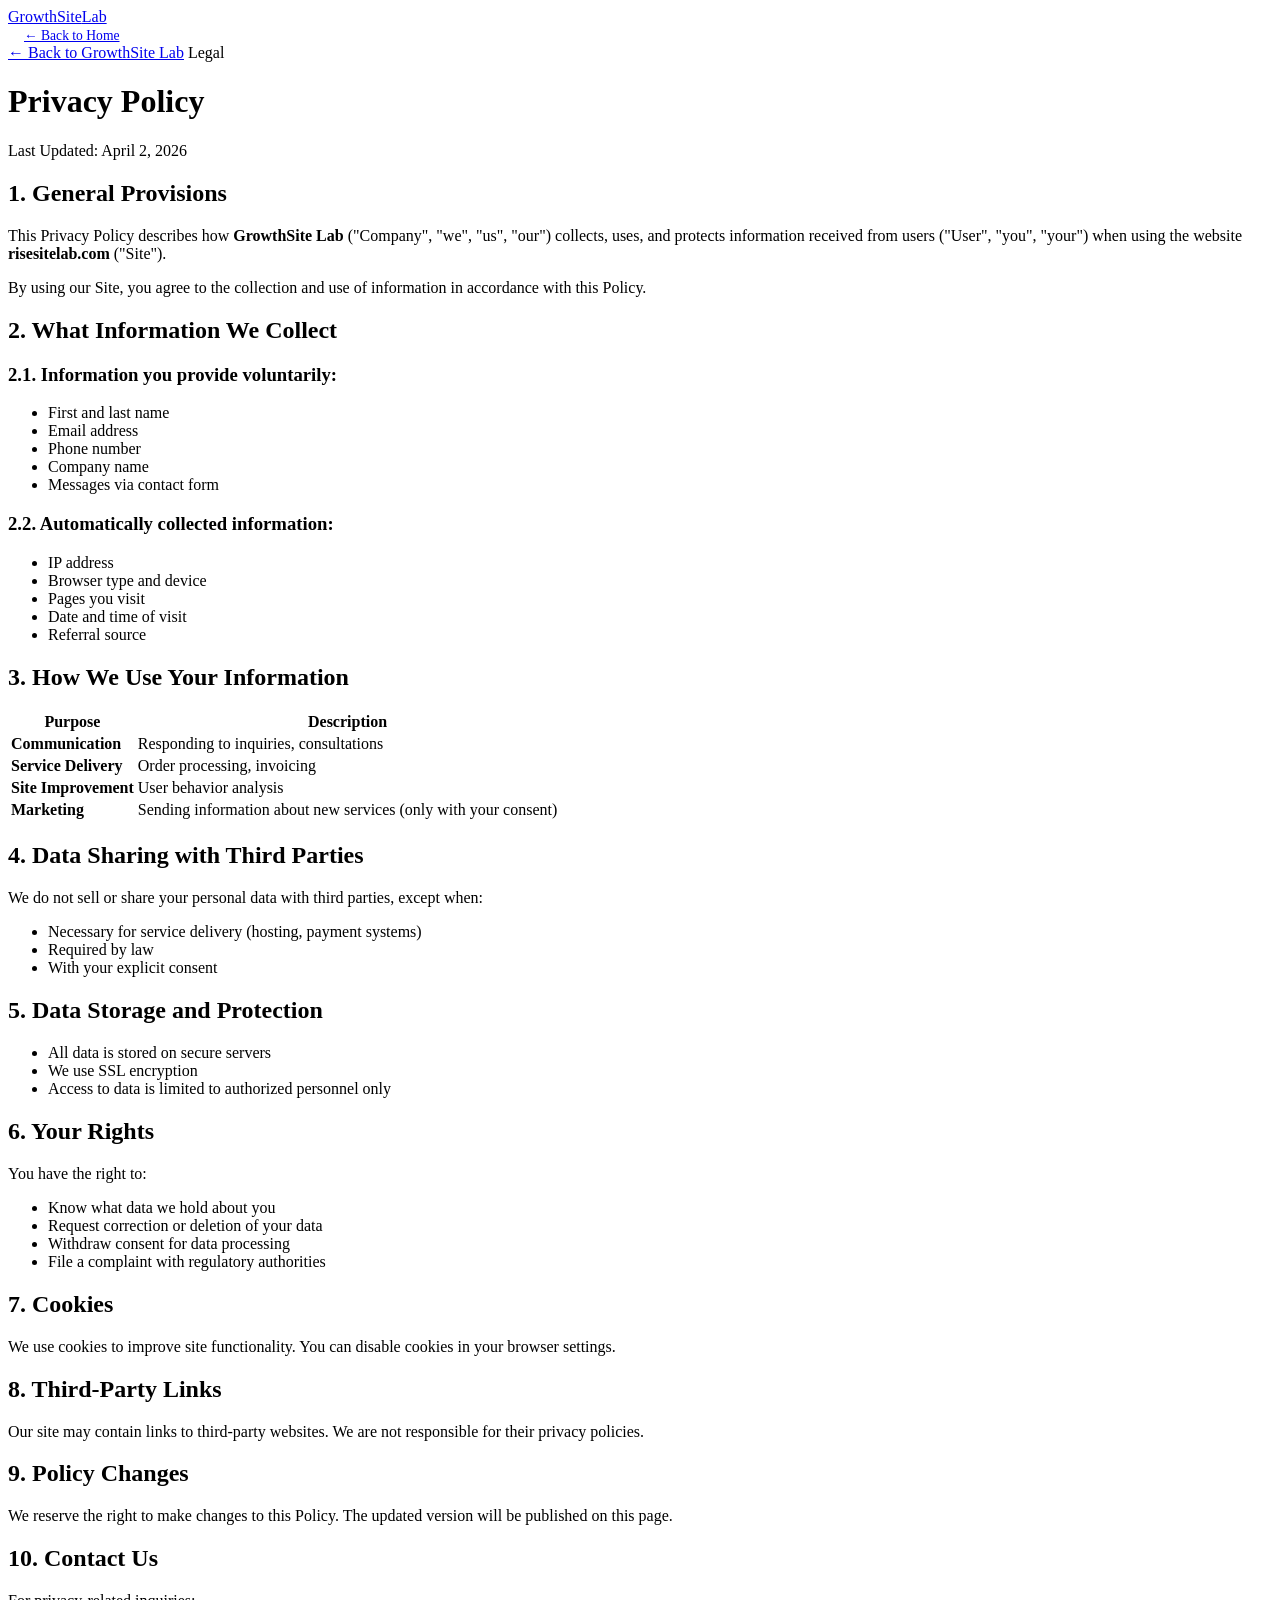
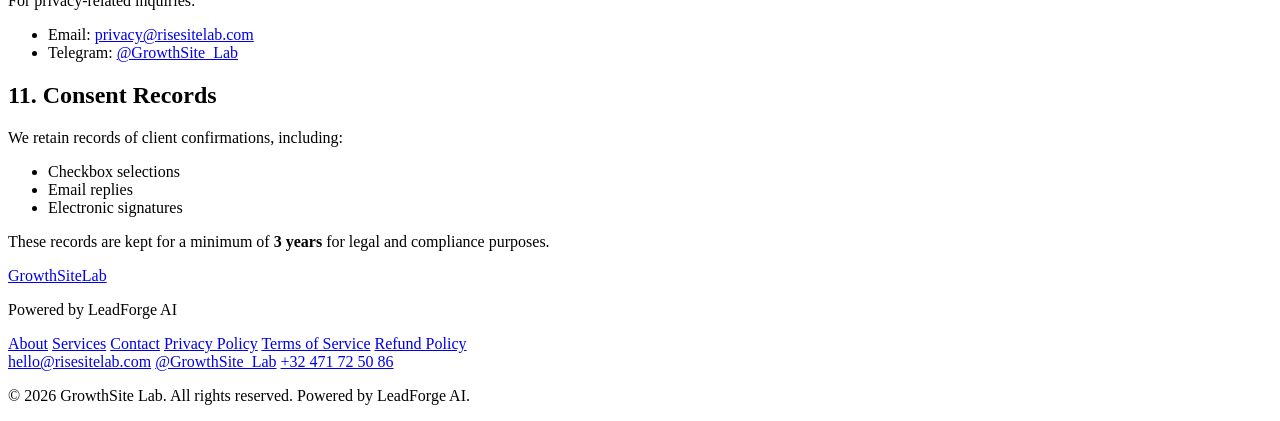
==== privacy.html @ 511bfc8e "Add files via upload" ====
<!DOCTYPE html>
<html lang="en">
<head>
  <meta charset="UTF-8">
  <meta name="viewport" content="width=device-width, initial-scale=1.0">
  <title>Privacy Policy — GrowthSite Lab</title>
  <meta name="description" content="Privacy Policy for GrowthSite Lab — how we collect, use, and protect your data.">
  <meta name="robots" content="noindex, follow">
  <link rel="icon" href="data:image/svg+xml,<svg xmlns='http://www.w3.org/2000/svg' viewBox='0 0 32 32'><rect width='32' height='32' rx='6' fill='%23000'/><text x='50%25' y='68%25' text-anchor='middle' font-family='Inter,sans-serif' font-weight='800' font-size='13' fill='%23FFD700'>GL</text></svg>">
  <link rel="preconnect" href="https://fonts.googleapis.com">
  <link rel="preconnect" href="https://fonts.gstatic.com" crossorigin>
  <link href="https://fonts.googleapis.com/css2?family=Inter:wght@300;400;500;600;700;800&display=swap" rel="stylesheet">
  <link rel="stylesheet" href="css/style.css">
</head>
<body>

  <header class="header scrolled" id="header">
    <div class="container header__inner">
      <a href="index.html" class="logo" aria-label="GrowthSite Lab — Home">
        <span class="logo__text">GrowthSite<span class="logo__accent">Lab</span></span>
      </a>
      <nav aria-label="Page navigation">
        <a href="index.html" class="btn btn--ghost" style="font-size:0.85rem;padding:8px 16px;">← Back to Home</a>
      </nav>
    </div>
  </header>

  <div class="legal-hero">
    <div class="container">
      <a href="index.html" class="legal-hero__back">← Back to GrowthSite Lab</a>
      <span class="legal-hero__label">Legal</span>
      <h1>Privacy Policy</h1>
      <p class="legal-hero__date">Last Updated: April 2, 2026</p>
    </div>
  </div>

  <div class="container">
    <div class="legal-content">

      <div class="legal-section">
        <h2>1. General Provisions</h2>
        <p>This Privacy Policy describes how <strong>GrowthSite Lab</strong> ("Company", "we", "us", "our") collects, uses, and protects information received from users ("User", "you", "your") when using the website <strong>risesitelab.com</strong> ("Site").</p>
        <p>By using our Site, you agree to the collection and use of information in accordance with this Policy.</p>
      </div>

      <div class="legal-section">
        <h2>2. What Information We Collect</h2>
        <h3>2.1. Information you provide voluntarily:</h3>
        <ul>
          <li>First and last name</li>
          <li>Email address</li>
          <li>Phone number</li>
          <li>Company name</li>
          <li>Messages via contact form</li>
        </ul>
        <h3>2.2. Automatically collected information:</h3>
        <ul>
          <li>IP address</li>
          <li>Browser type and device</li>
          <li>Pages you visit</li>
          <li>Date and time of visit</li>
          <li>Referral source</li>
        </ul>
      </div>

      <div class="legal-section">
        <h2>3. How We Use Your Information</h2>
        <table class="legal-table">
          <thead>
            <tr><th>Purpose</th><th>Description</th></tr>
          </thead>
          <tbody>
            <tr><td><strong>Communication</strong></td><td>Responding to inquiries, consultations</td></tr>
            <tr><td><strong>Service Delivery</strong></td><td>Order processing, invoicing</td></tr>
            <tr><td><strong>Site Improvement</strong></td><td>User behavior analysis</td></tr>
            <tr><td><strong>Marketing</strong></td><td>Sending information about new services (only with your consent)</td></tr>
          </tbody>
        </table>
      </div>

      <div class="legal-section">
        <h2>4. Data Sharing with Third Parties</h2>
        <p>We do not sell or share your personal data with third parties, except when:</p>
        <ul>
          <li>Necessary for service delivery (hosting, payment systems)</li>
          <li>Required by law</li>
          <li>With your explicit consent</li>
        </ul>
      </div>

      <div class="legal-section">
        <h2>5. Data Storage and Protection</h2>
        <ul>
          <li>All data is stored on secure servers</li>
          <li>We use SSL encryption</li>
          <li>Access to data is limited to authorized personnel only</li>
        </ul>
      </div>

      <div class="legal-section">
        <h2>6. Your Rights</h2>
        <p>You have the right to:</p>
        <ul>
          <li>Know what data we hold about you</li>
          <li>Request correction or deletion of your data</li>
          <li>Withdraw consent for data processing</li>
          <li>File a complaint with regulatory authorities</li>
        </ul>
      </div>

      <div class="legal-section">
        <h2>7. Cookies</h2>
        <p>We use cookies to improve site functionality. You can disable cookies in your browser settings.</p>
      </div>

      <div class="legal-section">
        <h2>8. Third-Party Links</h2>
        <p>Our site may contain links to third-party websites. We are not responsible for their privacy policies.</p>
      </div>

      <div class="legal-section">
        <h2>9. Policy Changes</h2>
        <p>We reserve the right to make changes to this Policy. The updated version will be published on this page.</p>
      </div>

      <div class="legal-section">
        <h2>10. Contact Us</h2>
        <p>For privacy-related inquiries:</p>
        <ul>
          <li>Email: <a href="mailto:privacy@risesitelab.com">privacy@risesitelab.com</a></li>
          <li>Telegram: <a href="https://t.me/GrowthSite_Lab" target="_blank" rel="noopener">@GrowthSite_Lab</a></li>
        </ul>
      </div>

      <div class="legal-section">
        <h2>11. Consent Records</h2>
        <p>We retain records of client confirmations, including:</p>
        <ul>
          <li>Checkbox selections</li>
          <li>Email replies</li>
          <li>Electronic signatures</li>
        </ul>
        <div class="legal-alert">
          <p>These records are kept for a minimum of <strong>3 years</strong> for legal and compliance purposes.</p>
        </div>
      </div>

    </div>
  </div>

  <footer class="footer">
    <div class="container footer__inner">
      <div class="footer__brand">
        <a href="index.html" class="logo" aria-label="GrowthSite Lab — Home">
          <span class="logo__text">GrowthSite<span class="logo__accent">Lab</span></span>
        </a>
        <p class="footer__tagline">Powered by LeadForge AI</p>
      </div>
      <nav class="footer__nav" aria-label="Footer navigation">
        <a href="index.html#about">About</a>
        <a href="index.html#services">Services</a>
        <a href="index.html#contact">Contact</a>
        <a href="privacy.html">Privacy Policy</a>
        <a href="terms.html">Terms of Service</a>
        <a href="refund.html">Refund Policy</a>
      </nav>
      <div class="footer__contact">
        <a href="mailto:hello@risesitelab.com">hello@risesitelab.com</a>
        <a href="https://t.me/GrowthSite_Lab" target="_blank" rel="noopener">@GrowthSite_Lab</a>
        <a href="https://wa.me/32471725086" target="_blank" rel="noopener">+32 471 72 50 86</a>
      </div>
    </div>
    <div class="footer__bottom">
      <div class="container">
        <p>© 2026 GrowthSite Lab. All rights reserved. Powered by LeadForge AI.</p>
      </div>
    </div>
  </footer>

</body>
</html>
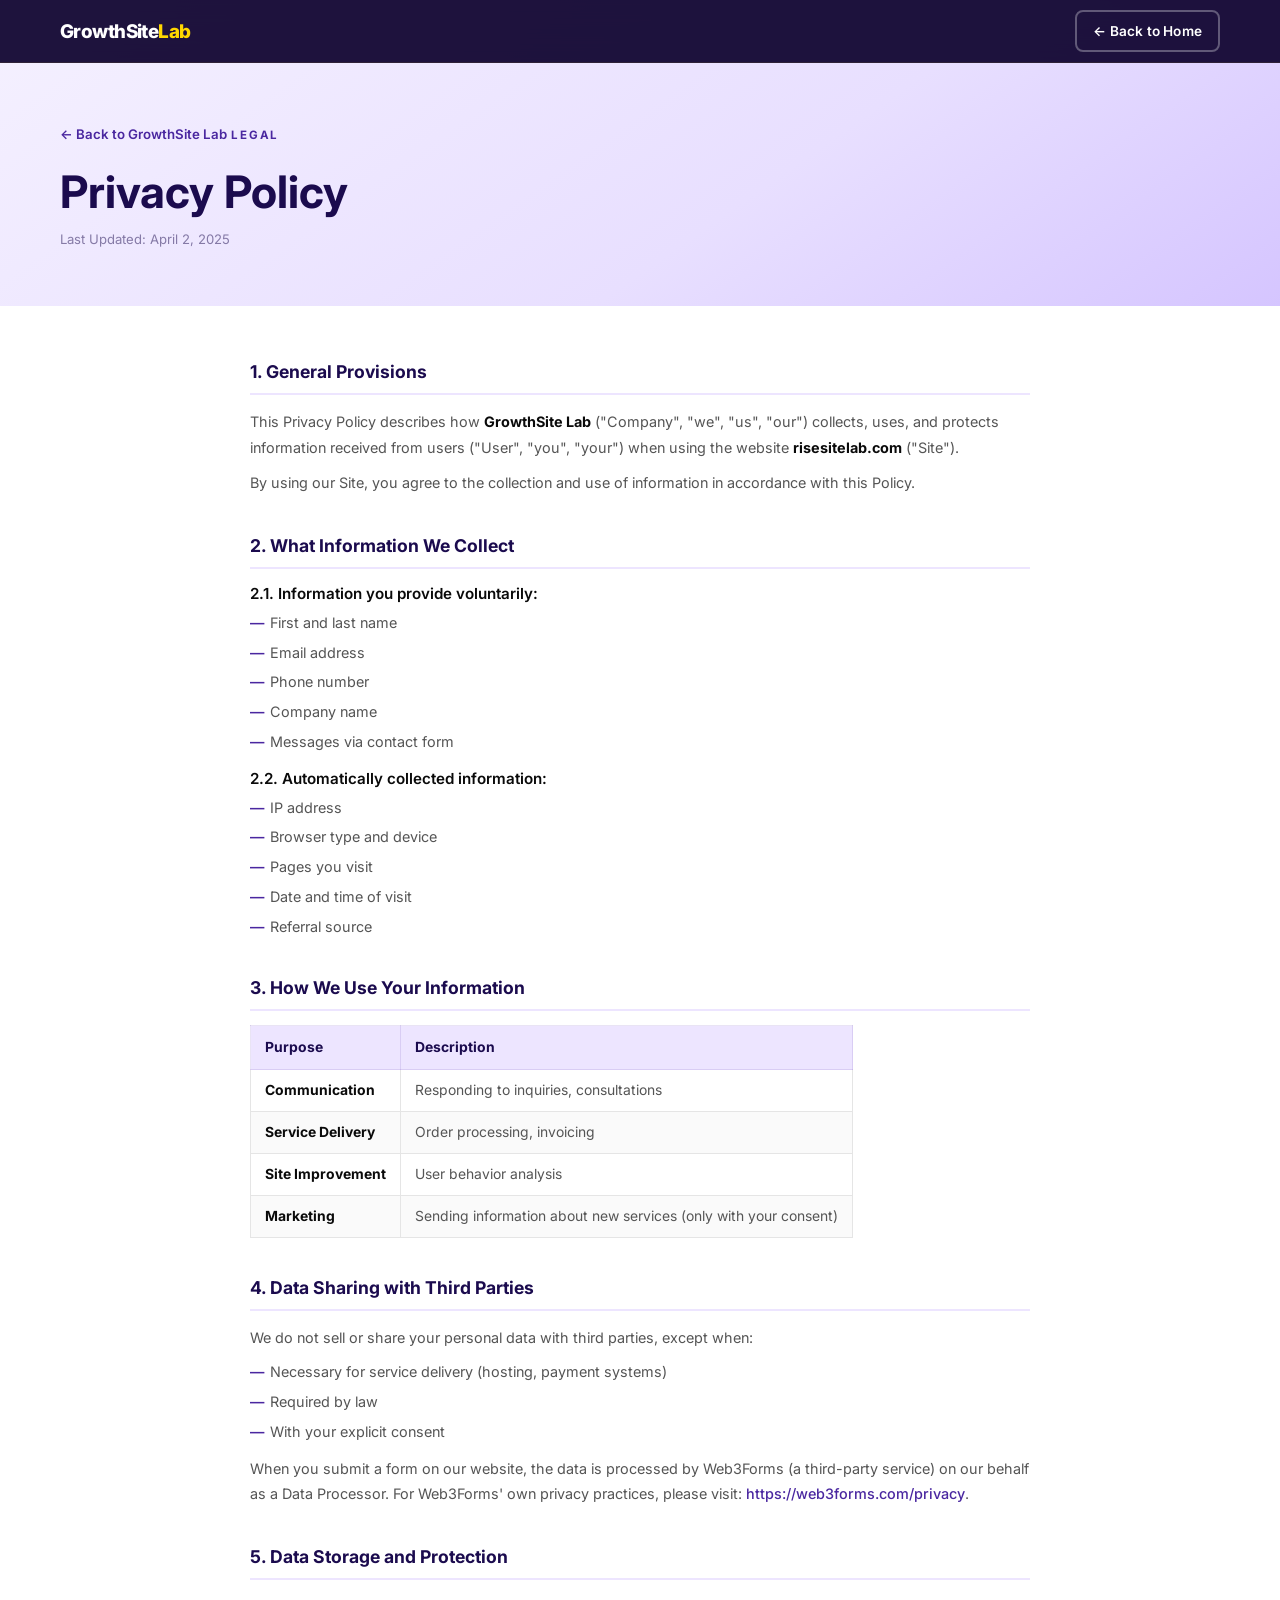
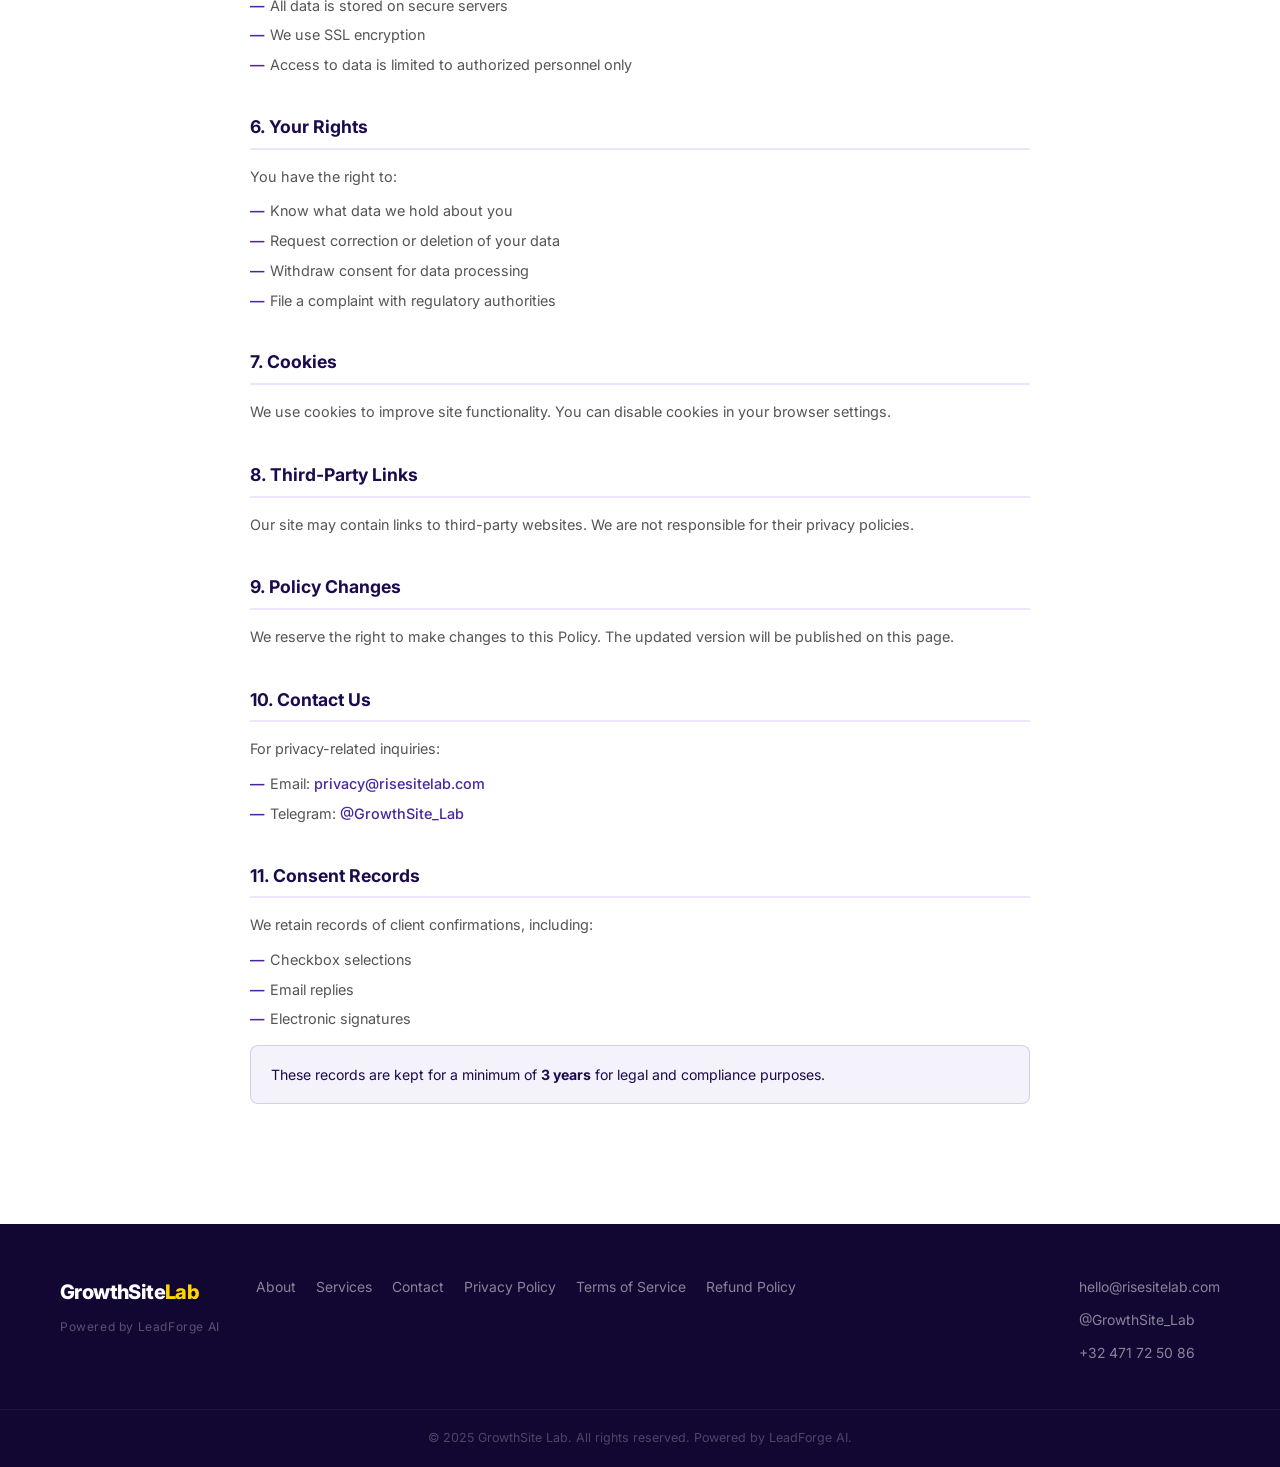
==== commit ace3093c: "Update last updated year in privacy policy" ====
--- a/privacy.html
+++ b/privacy.html
@@ -30,7 +30,7 @@
       <a href="index.html" class="legal-hero__back">← Back to GrowthSite Lab</a>
       <span class="legal-hero__label">Legal</span>
       <h1>Privacy Policy</h1>
-      <p class="legal-hero__date">Last Updated: April 2, 2026</p>
+      <p class="legal-hero__date">Last Updated: April 2, 2025</p>
     </div>
   </div>
 
@@ -86,6 +86,7 @@
           <li>Required by law</li>
           <li>With your explicit consent</li>
         </ul>
+        <p>When you submit a form on our website, the data is processed by Web3Forms (a third-party service) on our behalf as a Data Processor. For Web3Forms' own privacy practices, please visit: <a href="https://web3forms.com/privacy" target="_blank" rel="noopener">https://web3forms.com/privacy</a>.</p>
       </div>
 
       <div class="legal-section">
@@ -172,7 +173,7 @@
     </div>
     <div class="footer__bottom">
       <div class="container">
-        <p>© 2026 GrowthSite Lab. All rights reserved. Powered by LeadForge AI.</p>
+        <p>© 2025 GrowthSite Lab. All rights reserved. Powered by LeadForge AI.</p>
       </div>
     </div>
   </footer>
--- a/css/style.css
+++ b/css/style.css
@@ -0,0 +1,1070 @@
+/* =====================================================
+   GROWTHSITE LAB — MAIN STYLESHEET
+   risesitelab.com | Powered by LeadForge AI
+   v2.0 — Light hero redesign
+   ===================================================== */
+
+/* ─── Variables ─────────────────────────────────────── */
+:root {
+  /* Brand palette */
+  --black:         #000000;
+  --white:         #ffffff;
+  --gold:          #FFD700;
+  --gold-hover:    #e5c200;
+  --gold-dim:      rgba(255, 215, 0, 0.12);
+  --gold-border:   rgba(255, 215, 0, 0.25);
+
+  /* Purple palette (beauty + luxury) */
+  --purple-deep:   #1B0B4E;
+  --purple-mid:    #4A27A0;
+  --purple-light:  #7B52D8;
+  --purple-pale:   #EDE5FF;
+  --purple-faint:  #F5F1FF;
+
+  /* Hero gradient (light) */
+  --hero-from:     #F5F1FF;
+  --hero-mid:      #E8DFFF;
+  --hero-to:       #D5C5FF;
+
+  /* Dark sections */
+  --bg-dark:       #120733;   /* deep purple, not pure black */
+  --bg-section:    #f7f7f7;
+
+  /* Text */
+  --text-1:        #0a0a0a;
+  --text-2:        #555555;
+  --text-3:        #888888;
+  --border:        #e5e5e5;
+
+  /* Fonts / Layout */
+  --font:          'Inter', -apple-system, BlinkMacSystemFont, 'Segoe UI', sans-serif;
+  --radius:        8px;
+  --radius-lg:     16px;
+  --shadow:        0 4px 20px rgba(0, 0, 0, 0.07);
+  --shadow-lg:     0 12px 48px rgba(0, 0, 0, 0.12);
+  --transition:    all 0.28s ease;
+  --container:     1200px;
+  --section-v:     88px;
+}
+
+/* ─── Reset ─────────────────────────────────────────── */
+*, *::before, *::after { box-sizing: border-box; margin: 0; padding: 0; }
+html  { scroll-behavior: smooth; }
+body  { font-family: var(--font); color: var(--text-1); background: var(--white); line-height: 1.65; -webkit-font-smoothing: antialiased; }
+img   { max-width: 100%; height: auto; display: block; }
+a     { text-decoration: none; color: inherit; transition: var(--transition); }
+ul    { list-style: none; }
+button, input, textarea { font-family: var(--font); }
+button { cursor: pointer; border: none; background: none; }
+textarea { resize: vertical; }
+
+/* ─── Container ─────────────────────────────────────── */
+.container { max-width: var(--container); margin: 0 auto; padding: 0 20px; }
+
+/* ─── Typography ────────────────────────────────────── */
+h1, h2, h3 { line-height: 1.18; font-weight: 700; }
+h1 { font-size: clamp(2.1rem, 5.5vw, 3.6rem); }
+h2 { font-size: clamp(1.75rem, 3.8vw, 2.7rem); }
+h3 { font-size: clamp(1rem, 2vw, 1.2rem); font-weight: 600; }
+p  { color: var(--text-2); }
+
+.text-gold   { color: var(--gold); }
+.text-purple { color: var(--purple-mid); }
+
+/* ─── Buttons ───────────────────────────────────────── */
+.btn {
+  display: inline-flex;
+  align-items: center;
+  justify-content: center;
+  gap: 8px;
+  padding: 13px 30px;
+  border-radius: var(--radius);
+  font-size: 0.92rem;
+  font-weight: 600;
+  letter-spacing: 0.015em;
+  white-space: nowrap;
+  transition: var(--transition);
+}
+
+/* Gold filled — primary */
+.btn--primary {
+  background: var(--gold);
+  color: var(--black);
+  border: 2px solid var(--gold);
+}
+.btn--primary:hover {
+  background: var(--gold-hover);
+  border-color: var(--gold-hover);
+  transform: translateY(-2px);
+  box-shadow: 0 8px 28px rgba(255, 215, 0, 0.35);
+}
+
+/* Dark purple outline — on light backgrounds (hero) */
+.btn--outline {
+  background: transparent;
+  color: var(--purple-deep);
+  border: 2px solid rgba(27, 11, 78, 0.25);
+}
+.btn--outline:hover {
+  border-color: var(--purple-mid);
+  background: rgba(74, 39, 160, 0.06);
+  color: var(--purple-mid);
+}
+
+/* White ghost — for dark section backgrounds */
+.btn--ghost {
+  background: transparent;
+  color: var(--white);
+  border: 2px solid rgba(255, 255, 255, 0.3);
+}
+.btn--ghost:hover {
+  border-color: var(--gold);
+  color: var(--gold);
+}
+
+/* Neutral border — light card backgrounds */
+.btn--border {
+  background: transparent;
+  color: var(--text-1);
+  border: 2px solid var(--border);
+}
+.btn--border:hover {
+  border-color: var(--purple-mid);
+  background: rgba(74, 39, 160, 0.04);
+  color: var(--purple-deep);
+}
+
+.btn--full { width: 100%; }
+
+/* ─── Section base ──────────────────────────────────── */
+.section { padding: var(--section-v) 0; }
+.section__header { text-align: center; margin-bottom: 56px; }
+.section__label {
+  display: inline-block;
+  font-size: 0.75rem;
+  font-weight: 700;
+  letter-spacing: 0.18em;
+  text-transform: uppercase;
+  color: var(--purple-mid);
+  margin-bottom: 14px;
+}
+.section__title  { margin-bottom: 14px; }
+.section__subtitle {
+  max-width: 580px;
+  margin: 0 auto;
+  color: var(--text-2);
+  font-size: 1.02rem;
+}
+
+/* =====================================================
+   HEADER
+   ===================================================== */
+.header {
+  position: fixed;
+  top: 0; left: 0; right: 0;
+  z-index: 200;
+  padding: 18px 0;
+  transition: background 0.3s ease, padding 0.3s ease, border-color 0.3s ease;
+  border-bottom: 1px solid transparent;
+}
+
+/* Default: transparent over light hero — dark text */
+.header .logo__text { color: var(--purple-deep); }
+.header .logo__accent { color: var(--purple-mid); }
+.header .nav__link { color: rgba(27, 11, 78, 0.65); }
+.header .nav__link:hover { color: var(--purple-mid); }
+.header .nav__cta {
+  background: var(--purple-mid);
+  color: var(--white);
+  font-weight: 600;
+  padding: 8px 18px;
+}
+.header .nav__cta:hover { background: var(--purple-deep); color: var(--white); }
+.header .burger span { background: var(--purple-deep); }
+
+/* Scrolled: dark purple background — white text */
+.header.scrolled {
+  background: rgba(18, 7, 51, 0.95);
+  backdrop-filter: blur(12px);
+  -webkit-backdrop-filter: blur(12px);
+  padding: 10px 0;
+  border-color: rgba(255, 215, 0, 0.08);
+}
+.header.scrolled .logo__text  { color: var(--white); }
+.header.scrolled .logo__accent { color: var(--gold); }
+.header.scrolled .nav__link   { color: rgba(255, 255, 255, 0.75); }
+.header.scrolled .nav__link:hover { color: var(--gold); }
+.header.scrolled .nav__cta    { background: var(--gold); color: var(--black); }
+.header.scrolled .nav__cta:hover { background: var(--gold-hover); }
+.header.scrolled .burger span  { background: var(--white); }
+
+.header__inner {
+  display: flex;
+  align-items: center;
+  justify-content: space-between;
+}
+
+.logo__text {
+  font-size: 1.18rem;
+  font-weight: 800;
+  letter-spacing: -0.03em;
+  transition: var(--transition);
+}
+
+/* Desktop nav */
+.nav__list {
+  display: none;
+  align-items: center;
+  gap: 4px;
+}
+.nav__link {
+  font-size: 0.88rem;
+  font-weight: 500;
+  padding: 8px 14px;
+  border-radius: var(--radius);
+  transition: var(--transition);
+}
+
+.burger {
+  display: flex;
+  flex-direction: column;
+  justify-content: center;
+  gap: 5px;
+  width: 36px;
+  height: 36px;
+  padding: 4px;
+}
+.burger span {
+  display: block;
+  width: 22px;
+  height: 2px;
+  border-radius: 2px;
+  transition: var(--transition);
+}
+.burger.is-open span:nth-child(1) { transform: translateY(7px) rotate(45deg); }
+.burger.is-open span:nth-child(2) { opacity: 0; transform: scaleX(0); }
+.burger.is-open span:nth-child(3) { transform: translateY(-7px) rotate(-45deg); }
+
+/* Mobile nav overlay */
+.nav.is-open {
+  position: fixed;
+  top: 0; left: 0; right: 0; bottom: 0;
+  background: rgba(18, 7, 51, 0.98);
+  display: flex;
+  align-items: center;
+  justify-content: center;
+  z-index: 199;
+}
+.nav.is-open .nav__list {
+  display: flex;
+  flex-direction: column;
+  align-items: center;
+  gap: 8px;
+}
+.nav.is-open .nav__link {
+  font-size: 1.2rem;
+  padding: 14px 32px;
+  width: 100%;
+  text-align: center;
+  border-radius: var(--radius);
+  color: rgba(255,255,255,0.8) !important;
+}
+.nav.is-open .nav__link:hover { color: var(--gold) !important; }
+.nav.is-open .nav__cta {
+  margin-top: 8px;
+  background: var(--gold) !important;
+  color: var(--black) !important;
+}
+
+@media (min-width: 768px) {
+  .nav__list { display: flex; }
+  .burger { display: none; }
+  .nav.is-open { position: static; background: none; display: block; }
+  .nav.is-open .nav__list {
+    flex-direction: row;
+    align-items: center;
+    gap: 4px;
+  }
+  .nav.is-open .nav__link {
+    font-size: 0.88rem !important;
+    padding: 8px 14px !important;
+  }
+}
+
+/* =====================================================
+   HERO  — Light lavender gradient (beauty palette)
+   ===================================================== */
+.hero {
+  min-height: 100vh;
+  background: linear-gradient(145deg, var(--hero-from) 0%, var(--hero-mid) 50%, var(--hero-to) 100%);
+  /* Subtle dot pattern in purple */
+  background-image:
+    radial-gradient(circle, rgba(74, 39, 160, 0.06) 1px, transparent 1px),
+    linear-gradient(145deg, var(--hero-from) 0%, var(--hero-mid) 50%, var(--hero-to) 100%);
+  background-size: 32px 32px, 100% 100%;
+  display: flex;
+  align-items: center;
+  padding: 120px 0 80px;
+}
+
+.hero__inner { width: 100%; }
+.hero__content { max-width: 720px; }
+
+.hero__badge {
+  display: inline-flex;
+  align-items: center;
+  gap: 6px;
+  background: rgba(74, 39, 160, 0.08);
+  border: 1px solid rgba(74, 39, 160, 0.18);
+  color: var(--purple-mid);
+  font-size: 0.72rem;
+  font-weight: 700;
+  letter-spacing: 0.14em;
+  text-transform: uppercase;
+  padding: 5px 14px;
+  border-radius: 100px;
+  margin-bottom: 24px;
+}
+.hero__badge::before {
+  content: '⚡';
+  font-size: 0.85rem;
+}
+
+.hero__title {
+  color: var(--purple-deep);
+  margin-bottom: 22px;
+}
+
+.hero__title .text-gold {
+  color: var(--purple-mid);   /* On light bg, purple looks better than gold */
+  position: relative;
+}
+/* Decorative underline under gold/purple text in hero */
+.hero__title .text-gold::after {
+  content: '';
+  position: absolute;
+  left: 0; bottom: -4px;
+  width: 100%;
+  height: 3px;
+  background: linear-gradient(90deg, var(--gold) 0%, var(--purple-light) 100%);
+  border-radius: 2px;
+}
+
+.hero__subtitle {
+  font-size: 1.1rem;
+  color: rgba(27, 11, 78, 0.68);
+  margin-bottom: 36px;
+  max-width: 560px;
+  line-height: 1.7;
+}
+
+.hero__actions {
+  display: flex;
+  gap: 14px;
+  flex-wrap: wrap;
+  margin-bottom: 56px;
+}
+
+.hero__stats {
+  display: flex;
+  gap: 40px;
+  flex-wrap: wrap;
+  padding-top: 32px;
+  border-top: 1px solid rgba(27, 11, 78, 0.1);
+}
+.stat__number {
+  display: block;
+  font-size: 2.1rem;
+  font-weight: 800;
+  color: var(--purple-mid);
+  line-height: 1;
+  margin-bottom: 5px;
+}
+.stat__label {
+  font-size: 0.75rem;
+  color: rgba(27, 11, 78, 0.45);
+  text-transform: uppercase;
+  letter-spacing: 0.1em;
+}
+
+/* =====================================================
+   ABOUT
+   ===================================================== */
+.about { background: var(--white); }
+
+.about__grid {
+  display: grid;
+  gap: 56px;
+  align-items: start;
+}
+
+.about__lead {
+  font-size: 1.05rem;
+  color: var(--text-1);
+  line-height: 1.75;
+  margin-bottom: 32px;
+}
+
+.about__values { display: flex; flex-direction: column; gap: 22px; }
+
+.value-item { display: flex; align-items: flex-start; gap: 14px; }
+.value-item__icon {
+  font-size: 1.1rem;
+  color: var(--purple-mid);
+  flex-shrink: 0;
+  margin-top: 3px;
+  line-height: 1;
+}
+.value-item strong {
+  display: block;
+  font-weight: 600;
+  color: var(--text-1);
+  margin-bottom: 4px;
+  font-size: 0.97rem;
+}
+.value-item p { font-size: 0.88rem; margin: 0; line-height: 1.6; }
+
+/* Tech card */
+.tech-card {
+  background: var(--bg-dark);
+  border: 1px solid rgba(255, 215, 0, 0.18);
+  border-radius: var(--radius-lg);
+  padding: 32px;
+}
+.tech-card__header {
+  display: flex;
+  align-items: center;
+  gap: 12px;
+  margin-bottom: 14px;
+}
+.tech-card__icon { font-size: 1.4rem; color: var(--gold); }
+.tech-card__header h3 { color: var(--white); font-size: 1.2rem; }
+.tech-card > p { color: rgba(255, 255, 255, 0.55); font-size: 0.9rem; margin-bottom: 22px; }
+.tech-card__list { display: flex; flex-direction: column; gap: 10px; }
+.tech-card__list li {
+  color: rgba(255, 255, 255, 0.75);
+  font-size: 0.88rem;
+  padding-left: 22px;
+  position: relative;
+  line-height: 1.5;
+}
+.tech-card__list li::before {
+  content: '→';
+  position: absolute; left: 0;
+  color: var(--gold);
+  font-weight: 600;
+}
+
+@media (min-width: 1024px) {
+  .about__grid { grid-template-columns: 1fr 1fr; }
+}
+
+/* =====================================================
+   SERVICES
+   ===================================================== */
+.services { background: var(--bg-section); }
+
+.services__grid { display: grid; gap: 22px; }
+
+.service-card {
+  background: var(--white);
+  border: 1.5px solid var(--border);
+  border-radius: var(--radius-lg);
+  padding: 30px;
+  position: relative;
+  transition: var(--transition);
+  display: flex;
+  flex-direction: column;
+}
+.service-card:hover {
+  border-color: var(--purple-mid);
+  box-shadow: var(--shadow-lg);
+  transform: translateY(-4px);
+}
+
+/* Featured card */
+.service-card--featured {
+  background: var(--bg-dark);
+  border-color: var(--gold);
+}
+.service-card--featured:hover { transform: translateY(-4px); border-color: var(--gold); }
+.service-card--featured h3    { color: var(--white); }
+.service-card--featured p     { color: rgba(255,255,255,0.55); }
+.service-card--featured .price__amount { color: var(--white); }
+.service-card--featured .price__range  { color: rgba(255,255,255,0.4); }
+.service-card--featured .service-card__features li { color: rgba(255,255,255,0.75); }
+.service-card--featured .service-card__features li::before { color: var(--gold); }
+.service-card--featured .service-card__tag { color: var(--gold); }
+
+.service-card__badge {
+  position: absolute;
+  top: -13px; left: 24px;
+  background: var(--gold);
+  color: var(--black);
+  font-size: 0.7rem;
+  font-weight: 800;
+  letter-spacing: 0.07em;
+  text-transform: uppercase;
+  padding: 4px 12px;
+  border-radius: 100px;
+}
+
+.service-card__tag {
+  display: inline-block;
+  font-size: 0.7rem;
+  font-weight: 700;
+  letter-spacing: 0.14em;
+  text-transform: uppercase;
+  color: var(--purple-mid);
+  margin-bottom: 10px;
+}
+
+.service-card__price {
+  display: flex;
+  align-items: baseline;
+  gap: 4px;
+  margin-bottom: 8px;
+}
+.price__amount {
+  font-size: 2.3rem;
+  font-weight: 800;
+  color: var(--text-1);
+  line-height: 1;
+}
+.price__range { color: var(--text-3); font-size: 0.95rem; }
+
+.service-card__header h3 { margin-bottom: 8px; }
+.service-card__header p  { font-size: 0.88rem; margin-bottom: 22px; }
+
+.service-card__features {
+  display: flex;
+  flex-direction: column;
+  gap: 8px;
+  margin-bottom: 26px;
+  flex: 1;
+}
+.service-card__features li {
+  font-size: 0.87rem;
+  color: var(--text-2);
+  padding-left: 20px;
+  position: relative;
+  line-height: 1.5;
+}
+.service-card__features li::before {
+  content: '✓';
+  position: absolute; left: 0;
+  color: var(--purple-mid);
+  font-weight: 700;
+}
+
+@media (min-width: 768px)  { .services__grid { grid-template-columns: 1fr 1fr; } }
+@media (min-width: 1100px) { .services__grid { grid-template-columns: repeat(3, 1fr); } }
+
+/* =====================================================
+   PORTFOLIO
+   ===================================================== */
+.portfolio { background: var(--white); }
+
+.portfolio__grid { display: grid; gap: 22px; }
+
+.portfolio-card {
+  border: 1.5px solid var(--border);
+  border-radius: var(--radius-lg);
+  overflow: hidden;
+  transition: var(--transition);
+}
+.portfolio-card:hover {
+  border-color: var(--purple-mid);
+  box-shadow: var(--shadow-lg);
+  transform: translateY(-4px);
+}
+
+.portfolio-card__preview {
+  height: 210px;
+  position: relative;
+  overflow: hidden;
+}
+.portfolio-card__preview--1 { background: linear-gradient(135deg, #c084fc 0%, #7c3aed 100%); }
+.portfolio-card__preview--2 { background: linear-gradient(135deg, #f9a8d4 0%, #db2777 100%); }
+.portfolio-card__preview--3 { background: linear-gradient(135deg, #67e8f9 0%, #0284c7 100%); }
+
+.portfolio-card__overlay {
+  position: absolute;
+  inset: 0;
+  background: rgba(0,0,0,0.2);
+  display: flex;
+  align-items: flex-end;
+  padding: 16px;
+}
+.portfolio-card__overlay span {
+  background: rgba(0,0,0,0.5);
+  color: var(--white);
+  font-size: 0.72rem;
+  font-weight: 700;
+  letter-spacing: 0.12em;
+  text-transform: uppercase;
+  padding: 4px 10px;
+  border-radius: 100px;
+  border: 1px solid rgba(255,255,255,0.2);
+}
+
+.portfolio-card__info { padding: 22px 24px; }
+.portfolio-card__niche {
+  font-size: 0.72rem;
+  color: var(--text-3);
+  text-transform: uppercase;
+  letter-spacing: 0.1em;
+  display: block;
+  margin-bottom: 6px;
+}
+.portfolio-card__info h3 { margin-bottom: 8px; }
+.portfolio-card__info p  { font-size: 0.87rem; margin-bottom: 14px; }
+.portfolio-card__link {
+  font-size: 0.87rem;
+  font-weight: 600;
+  color: var(--purple-mid);
+}
+.portfolio-card__link:hover { color: var(--purple-deep); text-decoration: underline; }
+
+@media (min-width: 768px)  { .portfolio__grid { grid-template-columns: 1fr 1fr; } }
+@media (min-width: 1024px) { .portfolio__grid { grid-template-columns: repeat(3, 1fr); } }
+
+/* =====================================================
+   PROCESS  — Deep purple dark section
+   ===================================================== */
+.process { background: var(--bg-dark); }
+.process .section__title  { color: var(--white); }
+.process .section__label  { color: var(--gold); }
+
+.process__steps {
+  max-width: 780px;
+  margin: 0 auto;
+}
+.process-step {
+  display: grid;
+  grid-template-columns: 58px 1fr;
+  gap: 20px;
+  align-items: start;
+  padding: 28px 0;
+  border-bottom: 1px solid rgba(255,255,255,0.05);
+}
+.process-step:last-child { border-bottom: none; }
+
+.process-step__number {
+  font-size: 2.4rem;
+  font-weight: 800;
+  color: var(--gold);
+  line-height: 1;
+  letter-spacing: -0.02em;
+}
+.process-step__content h3 { color: var(--white); margin-bottom: 7px; }
+.process-step__content p  { color: rgba(255,255,255,0.55); font-size: 0.92rem; line-height: 1.7; }
+
+/* =====================================================
+   CONTACT
+   ===================================================== */
+.contact { background: var(--white); }
+
+.contact__grid { display: grid; gap: 48px; }
+
+.contact__info { display: flex; flex-direction: column; gap: 6px; }
+
+.contact-item {
+  display: flex;
+  align-items: center;
+  gap: 14px;
+  padding: 14px 16px;
+  border-radius: var(--radius);
+  transition: var(--transition);
+  border: 1.5px solid transparent;
+}
+.contact-item:hover {
+  background: var(--purple-faint);
+  border-color: rgba(74, 39, 160, 0.12);
+}
+.contact-item__icon {
+  width: 42px;
+  height: 42px;
+  flex-shrink: 0;
+  display: flex;
+  align-items: center;
+  justify-content: center;
+  background: rgba(74, 39, 160, 0.08);
+  border: 1px solid rgba(74, 39, 160, 0.15);
+  border-radius: var(--radius);
+  font-size: 1rem;
+  color: var(--purple-mid);
+}
+.contact-item strong {
+  display: block;
+  font-size: 0.75rem;
+  font-weight: 600;
+  letter-spacing: 0.08em;
+  text-transform: uppercase;
+  color: var(--text-3);
+  margin-bottom: 2px;
+}
+.contact-item span { font-size: 0.92rem; color: var(--text-1); font-weight: 500; }
+
+.contact__promise {
+  margin-top: 16px;
+  padding: 18px 20px;
+  background: var(--purple-faint);
+  border-radius: var(--radius);
+  border-left: 3px solid var(--purple-mid);
+}
+.contact__promise p { font-size: 0.87rem; font-style: italic; color: var(--text-2); }
+
+/* Form */
+.contact-form { display: flex; flex-direction: column; gap: 18px; }
+
+.form-row { display: grid; gap: 18px; }
+@media (min-width: 600px) { .form-row { grid-template-columns: 1fr 1fr; } }
+
+.form-group { display: flex; flex-direction: column; gap: 5px; }
+.form-group label { font-size: 0.84rem; font-weight: 600; color: var(--text-1); }
+.required { color: var(--purple-mid); }
+
+.form-group input,
+.form-group textarea {
+  padding: 11px 15px;
+  border: 1.5px solid var(--border);
+  border-radius: var(--radius);
+  font-size: 0.93rem;
+  color: var(--text-1);
+  background: var(--white);
+  transition: border-color 0.2s ease, box-shadow 0.2s ease;
+  width: 100%;
+}
+.form-group input::placeholder,
+.form-group textarea::placeholder { color: #bbb; }
+.form-group input:focus,
+.form-group textarea:focus {
+  outline: none;
+  border-color: var(--purple-mid);
+  box-shadow: 0 0 0 3px rgba(74, 39, 160, 0.1);
+}
+.form-group input.is-error,
+.form-group textarea.is-error { border-color: #e74c3c; }
+
+.form-error { font-size: 0.78rem; color: #e74c3c; min-height: 17px; }
+
+/* Consent fieldset */
+.form-consent {
+  border: 1.5px solid rgba(74, 39, 160, 0.2);
+  border-radius: var(--radius);
+  padding: 18px 20px;
+  background: var(--purple-faint);
+}
+.form-consent legend {
+  font-size: 0.78rem;
+  font-weight: 700;
+  letter-spacing: 0.1em;
+  text-transform: uppercase;
+  color: var(--purple-mid);
+  padding: 0 6px;
+}
+.form-consent .consent-row {
+  display: flex;
+  align-items: flex-start;
+  gap: 10px;
+  margin-top: 12px;
+}
+.form-consent input[type="checkbox"] {
+  width: 17px;
+  height: 17px;
+  flex-shrink: 0;
+  margin-top: 3px;
+  accent-color: var(--purple-mid);
+  cursor: pointer;
+  border: 1.5px solid var(--border);
+  border-radius: 3px;
+}
+.form-consent .consent-text {
+  font-size: 0.87rem;
+  color: var(--text-1);
+  line-height: 1.5;
+}
+.form-consent .consent-text strong { color: var(--purple-deep); }
+.form-consent .small-text {
+  font-size: 0.78rem;
+  color: var(--text-3);
+  line-height: 1.55;
+  margin-top: 9px;
+}
+.form-consent .small-text a {
+  color: var(--purple-mid);
+  font-weight: 600;
+}
+.form-consent .small-text a:hover { text-decoration: underline; }
+.form-consent .form-error { margin-top: 6px; min-height: auto; }
+
+.form-feedback {
+  display: none;
+  padding: 13px 16px;
+  border-radius: var(--radius);
+  font-size: 0.88rem;
+  font-weight: 500;
+  text-align: center;
+}
+.form-feedback.is-visible { display: block; }
+.form-feedback--success { background: #ede5ff; color: var(--purple-deep); }
+.form-feedback--error   { background: #f8d7da; color: #721c24; }
+
+@media (min-width: 1024px) {
+  .contact__grid { grid-template-columns: 1fr 1.6fr; align-items: start; }
+}
+
+/* =====================================================
+   COMPANY RULES
+   ===================================================== */
+.rules { background: var(--bg-section); }
+.rules__grid { display: grid; gap: 20px; }
+
+.rule-card {
+  background: var(--white);
+  border: 1.5px solid var(--border);
+  border-radius: var(--radius-lg);
+  padding: 26px 28px;
+  transition: var(--transition);
+}
+.rule-card:hover { border-color: var(--purple-mid); box-shadow: var(--shadow); }
+.rule-card__number {
+  display: inline-block;
+  font-size: 0.7rem;
+  font-weight: 800;
+  letter-spacing: 0.14em;
+  color: var(--purple-mid);
+  text-transform: uppercase;
+  margin-bottom: 10px;
+}
+.rule-card h3 { margin-bottom: 8px; font-size: 1rem; }
+.rule-card p  { font-size: 0.87rem; line-height: 1.65; }
+
+@media (min-width: 640px)  { .rules__grid { grid-template-columns: 1fr 1fr; } }
+@media (min-width: 1024px) { .rules__grid { grid-template-columns: repeat(3, 1fr); } }
+
+/* =====================================================
+   PRIVACY (inline section on index.html)
+   ===================================================== */
+.privacy { background: var(--white); }
+.privacy__content {
+  max-width: 780px;
+  margin: 0 auto;
+  display: flex;
+  flex-direction: column;
+  gap: 28px;
+}
+.privacy__block h3 {
+  font-size: 0.97rem;
+  font-weight: 700;
+  color: var(--text-1);
+  margin-bottom: 9px;
+}
+.privacy__block p { font-size: 0.88rem; line-height: 1.75; color: var(--text-2); }
+.privacy__block p + p { margin-top: 7px; }
+.privacy__block a { color: var(--purple-mid); font-weight: 500; }
+.privacy__block a:hover { text-decoration: underline; }
+
+/* =====================================================
+   FOOTER
+   ===================================================== */
+.footer { background: var(--bg-dark); padding: 52px 0 0; }
+
+.footer__inner {
+  display: grid;
+  gap: 36px;
+  padding-bottom: 44px;
+}
+
+.footer__brand .logo__text  { color: var(--white) !important; font-size: 1.25rem; }
+.footer__brand .logo__accent { color: var(--gold) !important; }
+.footer__tagline {
+  font-size: 0.75rem;
+  color: rgba(255,255,255,0.3);
+  margin-top: 8px;
+  letter-spacing: 0.05em;
+}
+
+.footer__nav {
+  display: flex;
+  flex-wrap: wrap;
+  gap: 8px 20px;
+  align-content: start;
+}
+.footer__nav a { font-size: 0.87rem; color: rgba(255,255,255,0.5); }
+.footer__nav a:hover { color: var(--gold); }
+
+.footer__contact { display: flex; flex-direction: column; gap: 10px; }
+.footer__contact a { font-size: 0.87rem; color: rgba(255,255,255,0.5); }
+.footer__contact a:hover { color: var(--gold); }
+
+.footer__bottom {
+  border-top: 1px solid rgba(255,255,255,0.05);
+  padding: 18px 0;
+}
+.footer__bottom p {
+  font-size: 0.78rem;
+  color: rgba(255,255,255,0.25);
+  text-align: center;
+}
+
+@media (min-width: 768px) {
+  .footer__inner { grid-template-columns: auto 1fr auto; align-items: start; }
+}
+
+/* =====================================================
+   LEGAL PAGES  (privacy.html, terms.html, refund.html)
+   ===================================================== */
+.legal-hero {
+  background: linear-gradient(145deg, var(--hero-from) 0%, var(--hero-mid) 60%, var(--hero-to) 100%);
+  padding: 120px 0 56px;
+}
+.legal-hero__back {
+  display: inline-flex;
+  align-items: center;
+  gap: 6px;
+  font-size: 0.83rem;
+  font-weight: 600;
+  color: var(--purple-mid);
+  margin-bottom: 20px;
+  transition: var(--transition);
+}
+.legal-hero__back:hover { color: var(--purple-deep); }
+.legal-hero__label {
+  display: inline-block;
+  font-size: 0.72rem;
+  font-weight: 700;
+  letter-spacing: 0.16em;
+  text-transform: uppercase;
+  color: var(--purple-mid);
+  margin-bottom: 12px;
+}
+.legal-hero h1 {
+  color: var(--purple-deep);
+  font-size: clamp(1.8rem, 4vw, 2.8rem);
+  margin-bottom: 10px;
+}
+.legal-hero__date {
+  font-size: 0.82rem;
+  color: rgba(27, 11, 78, 0.5);
+}
+
+.legal-content {
+  max-width: 820px;
+  margin: 0 auto;
+  padding: 56px 20px 80px;
+}
+.legal-section {
+  margin-bottom: 40px;
+}
+.legal-section h2 {
+  font-size: 1.1rem;
+  font-weight: 700;
+  color: var(--purple-deep);
+  margin-bottom: 14px;
+  padding-bottom: 10px;
+  border-bottom: 2px solid var(--purple-pale);
+}
+.legal-section h3 {
+  font-size: 0.95rem;
+  font-weight: 600;
+  color: var(--text-1);
+  margin: 16px 0 8px;
+}
+.legal-section p {
+  font-size: 0.9rem;
+  line-height: 1.78;
+  color: var(--text-2);
+  margin-bottom: 10px;
+}
+.legal-section ul, .legal-section ol {
+  padding-left: 0;
+  display: flex;
+  flex-direction: column;
+  gap: 6px;
+  margin-bottom: 12px;
+}
+.legal-section ul li, .legal-section ol li {
+  font-size: 0.9rem;
+  color: var(--text-2);
+  line-height: 1.65;
+  padding-left: 20px;
+  position: relative;
+}
+.legal-section ul li::before {
+  content: '—';
+  position: absolute; left: 0;
+  color: var(--purple-mid);
+  font-weight: 600;
+}
+.legal-section ol { counter-reset: list; }
+.legal-section ol li { counter-increment: list; }
+.legal-section ol li::before {
+  content: counter(list) '.';
+  position: absolute; left: 0;
+  color: var(--purple-mid);
+  font-weight: 600;
+  font-size: 0.83rem;
+}
+.legal-section a { color: var(--purple-mid); font-weight: 500; }
+.legal-section a:hover { text-decoration: underline; }
+.legal-section strong { color: var(--text-1); }
+
+/* Legal table */
+.legal-table {
+  width: 100%;
+  border-collapse: collapse;
+  font-size: 0.87rem;
+  margin: 14px 0;
+  overflow-x: auto;
+  display: block;
+}
+.legal-table th {
+  background: var(--purple-pale);
+  color: var(--purple-deep);
+  font-weight: 700;
+  text-align: left;
+  padding: 10px 14px;
+  border: 1px solid rgba(74, 39, 160, 0.12);
+  white-space: nowrap;
+}
+.legal-table td {
+  padding: 9px 14px;
+  border: 1px solid var(--border);
+  color: var(--text-2);
+  vertical-align: top;
+}
+.legal-table tr:nth-child(even) td { background: #fafafa; }
+
+/* Alert box */
+.legal-alert {
+  background: rgba(74, 39, 160, 0.06);
+  border: 1.5px solid rgba(74, 39, 160, 0.18);
+  border-radius: var(--radius);
+  padding: 16px 20px;
+  margin: 14px 0;
+}
+.legal-alert p { font-size: 0.88rem; color: var(--purple-deep); margin: 0; }
+.legal-alert strong { color: var(--purple-deep); }
+
+/* =====================================================
+   SCROLL REVEAL
+   ===================================================== */
+.reveal {
+  opacity: 0;
+  transform: translateY(22px);
+  transition: opacity 0.6s ease, transform 0.6s ease;
+}
+.reveal.is-visible { opacity: 1; transform: translateY(0); }
+.reveal-delay-1 { transition-delay: 0.1s; }
+.reveal-delay-2 { transition-delay: 0.2s; }
+.reveal-delay-3 { transition-delay: 0.3s; }
+
+@media (prefers-reduced-motion: reduce) {
+  .reveal { opacity: 1; transform: none; transition: none; }
+  .btn:hover { transform: none; }
+  .service-card:hover,
+  .portfolio-card:hover,
+  .rule-card:hover { transform: none; }
+}
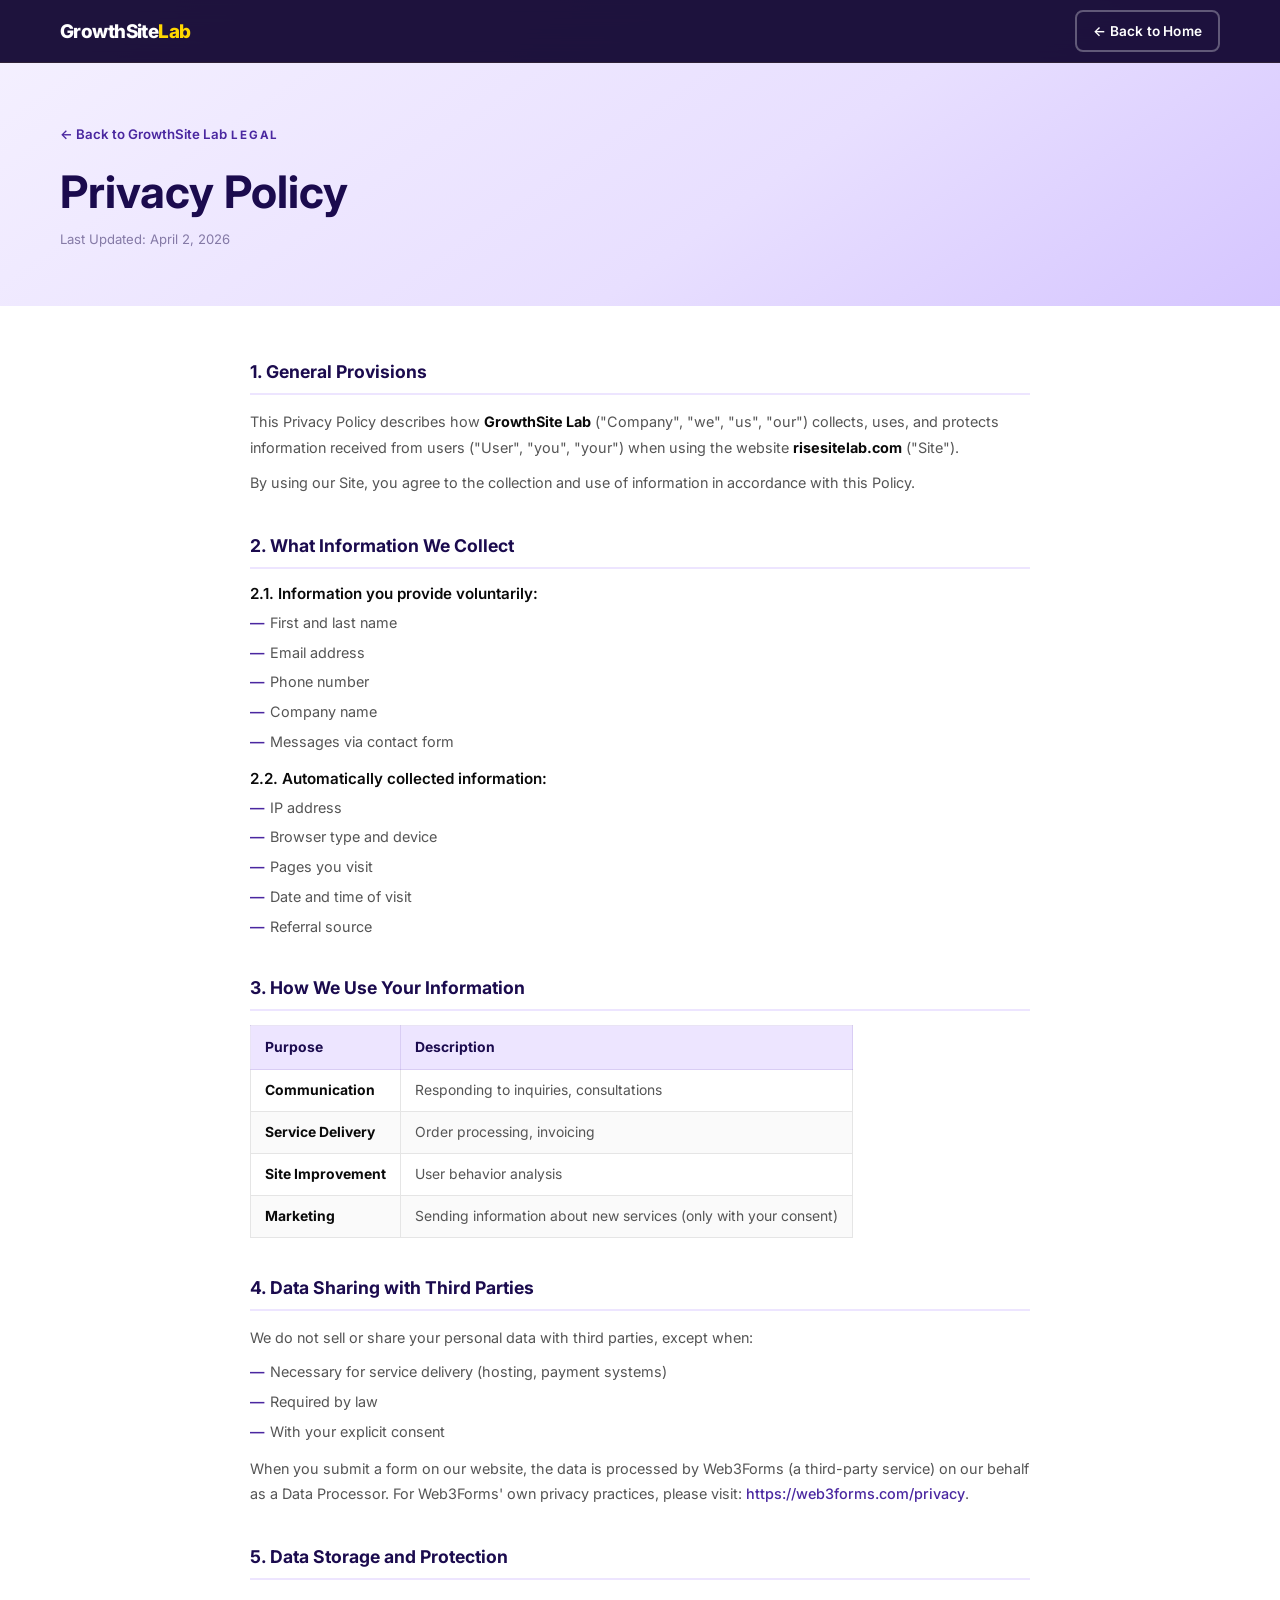
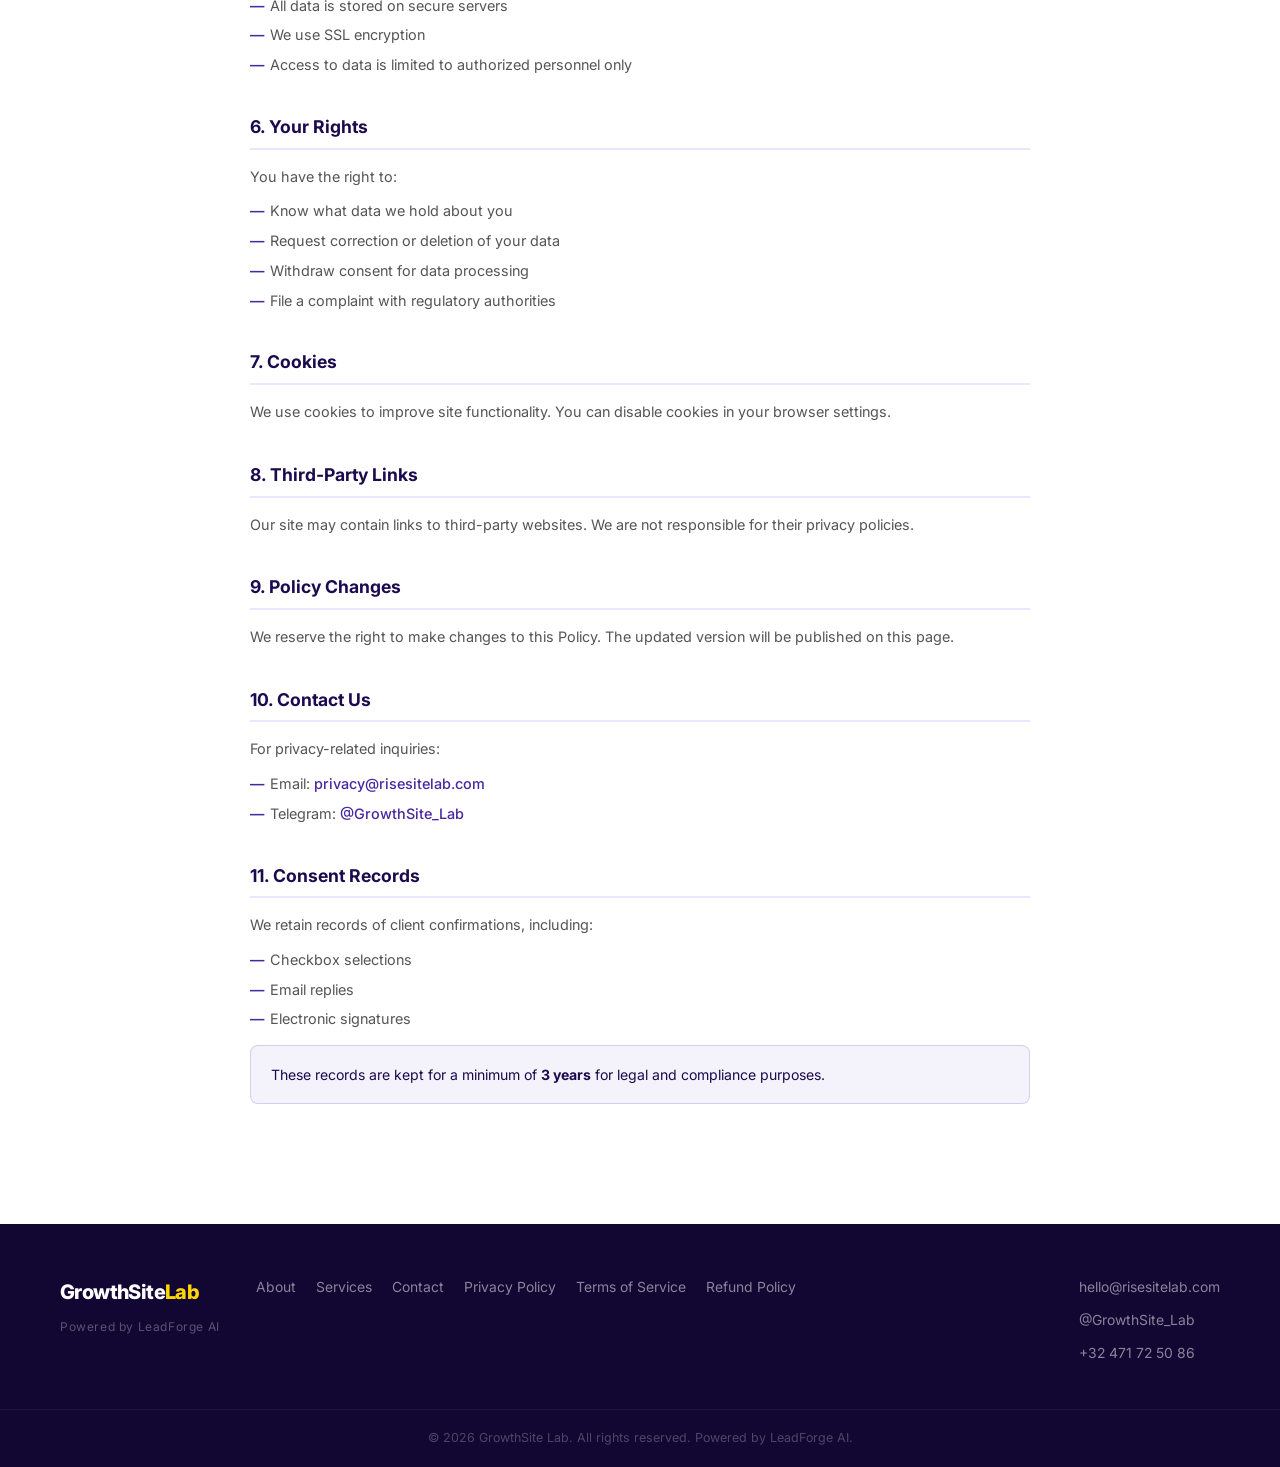
==== commit d1771641: "Update copyright and last updated year in privacy.html" ====
--- a/privacy.html
+++ b/privacy.html
@@ -30,7 +30,7 @@
       <a href="index.html" class="legal-hero__back">← Back to GrowthSite Lab</a>
       <span class="legal-hero__label">Legal</span>
       <h1>Privacy Policy</h1>
-      <p class="legal-hero__date">Last Updated: April 2, 2025</p>
+      <p class="legal-hero__date">Last Updated: April 2, 2026</p>
     </div>
   </div>
 
@@ -173,7 +173,7 @@
     </div>
     <div class="footer__bottom">
       <div class="container">
-        <p>© 2025 GrowthSite Lab. All rights reserved. Powered by LeadForge AI.</p>
+        <p>© 2026 GrowthSite Lab. All rights reserved. Powered by LeadForge AI.</p>
       </div>
     </div>
   </footer>
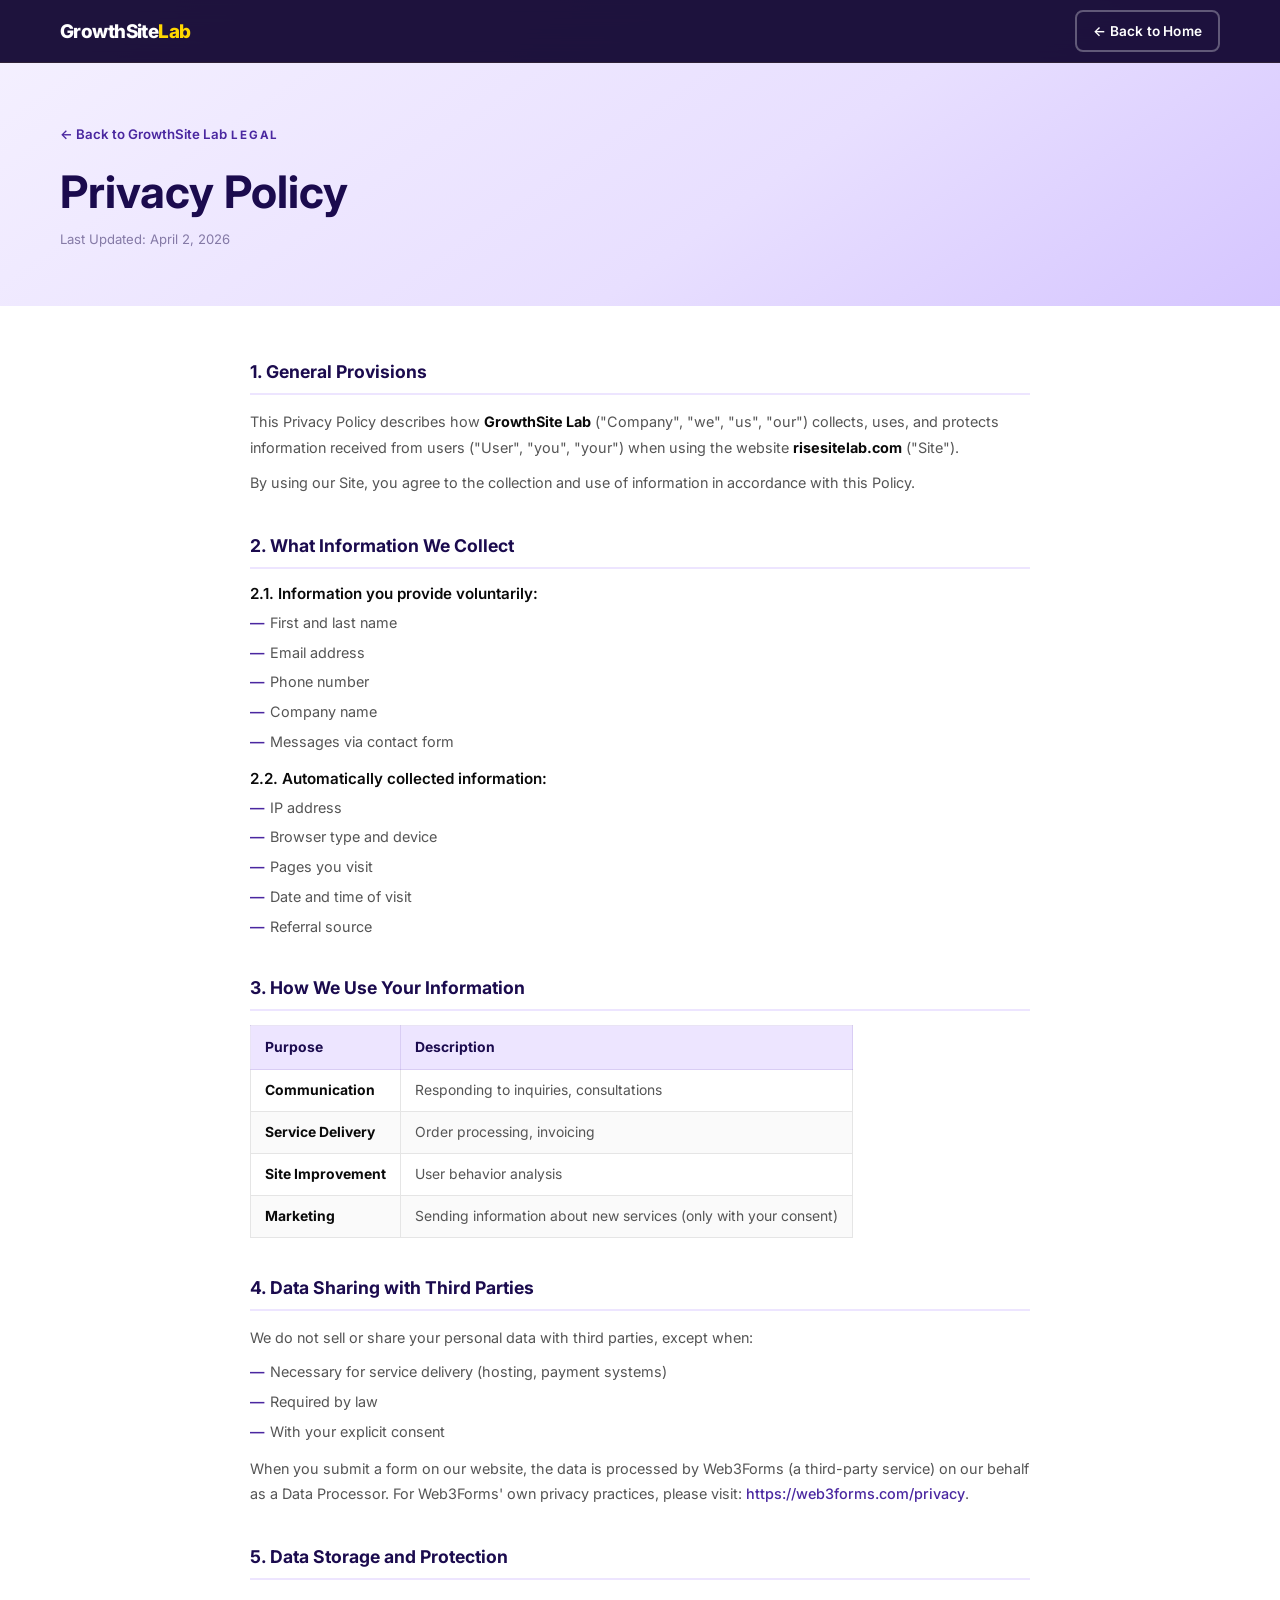
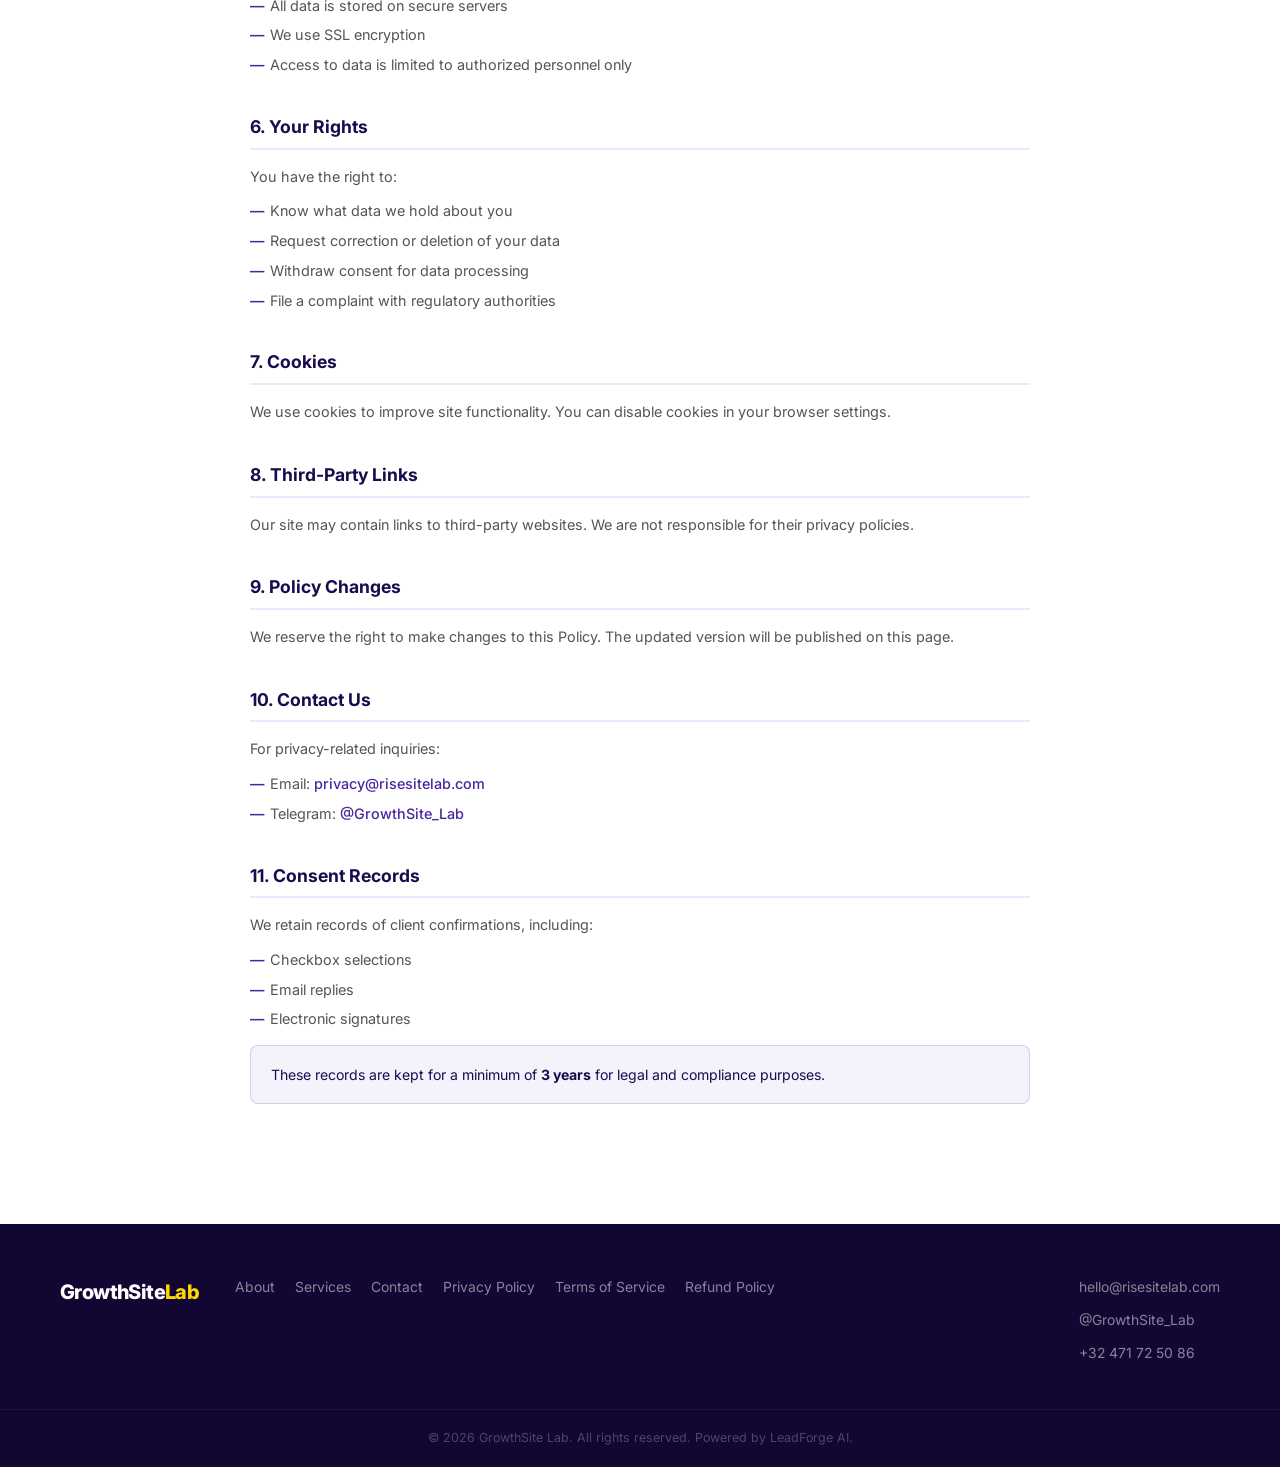
==== commit d6611efd: "Update privacy.html" ====
--- a/privacy.html
+++ b/privacy.html
@@ -155,7 +155,7 @@
         <a href="index.html" class="logo" aria-label="GrowthSite Lab — Home">
           <span class="logo__text">GrowthSite<span class="logo__accent">Lab</span></span>
         </a>
-        <p class="footer__tagline">Powered by LeadForge AI</p>
+        <p class="footer__tagline"></p>
       </div>
       <nav class="footer__nav" aria-label="Footer navigation">
         <a href="index.html#about">About</a>
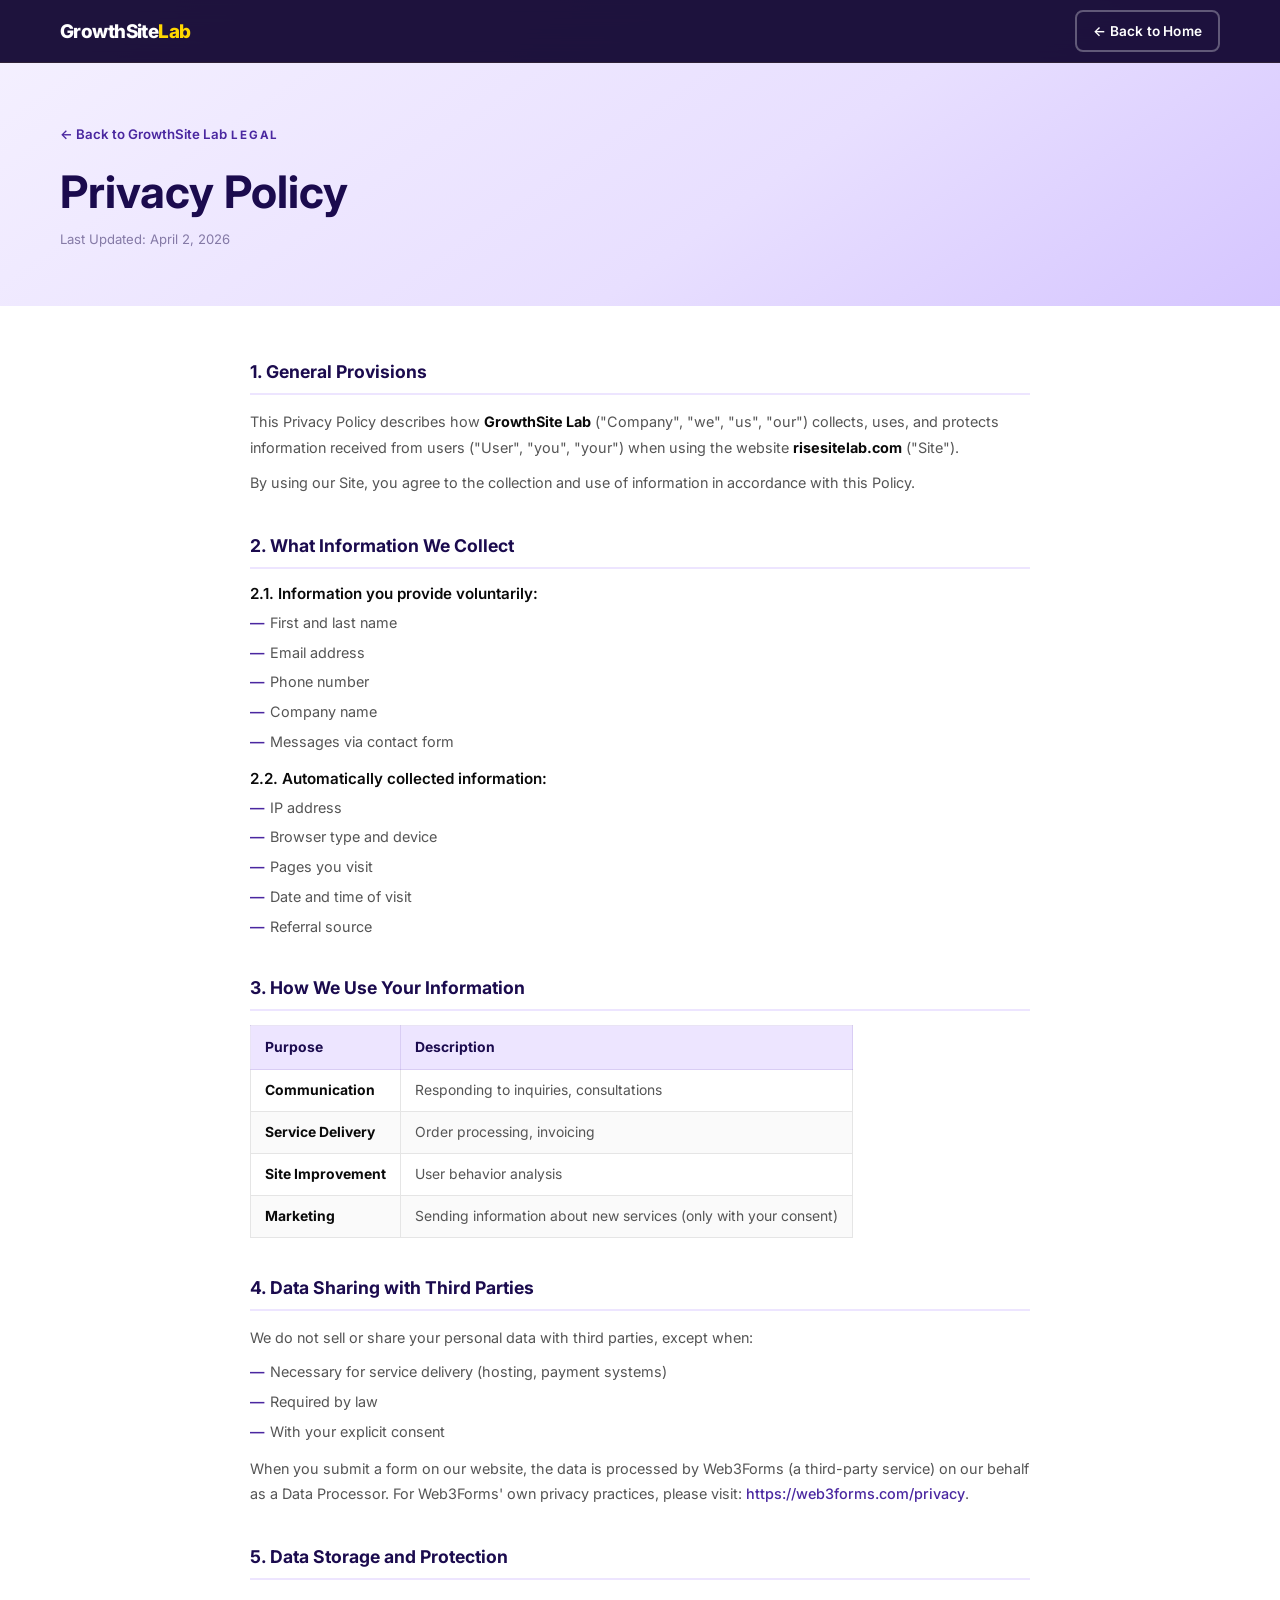
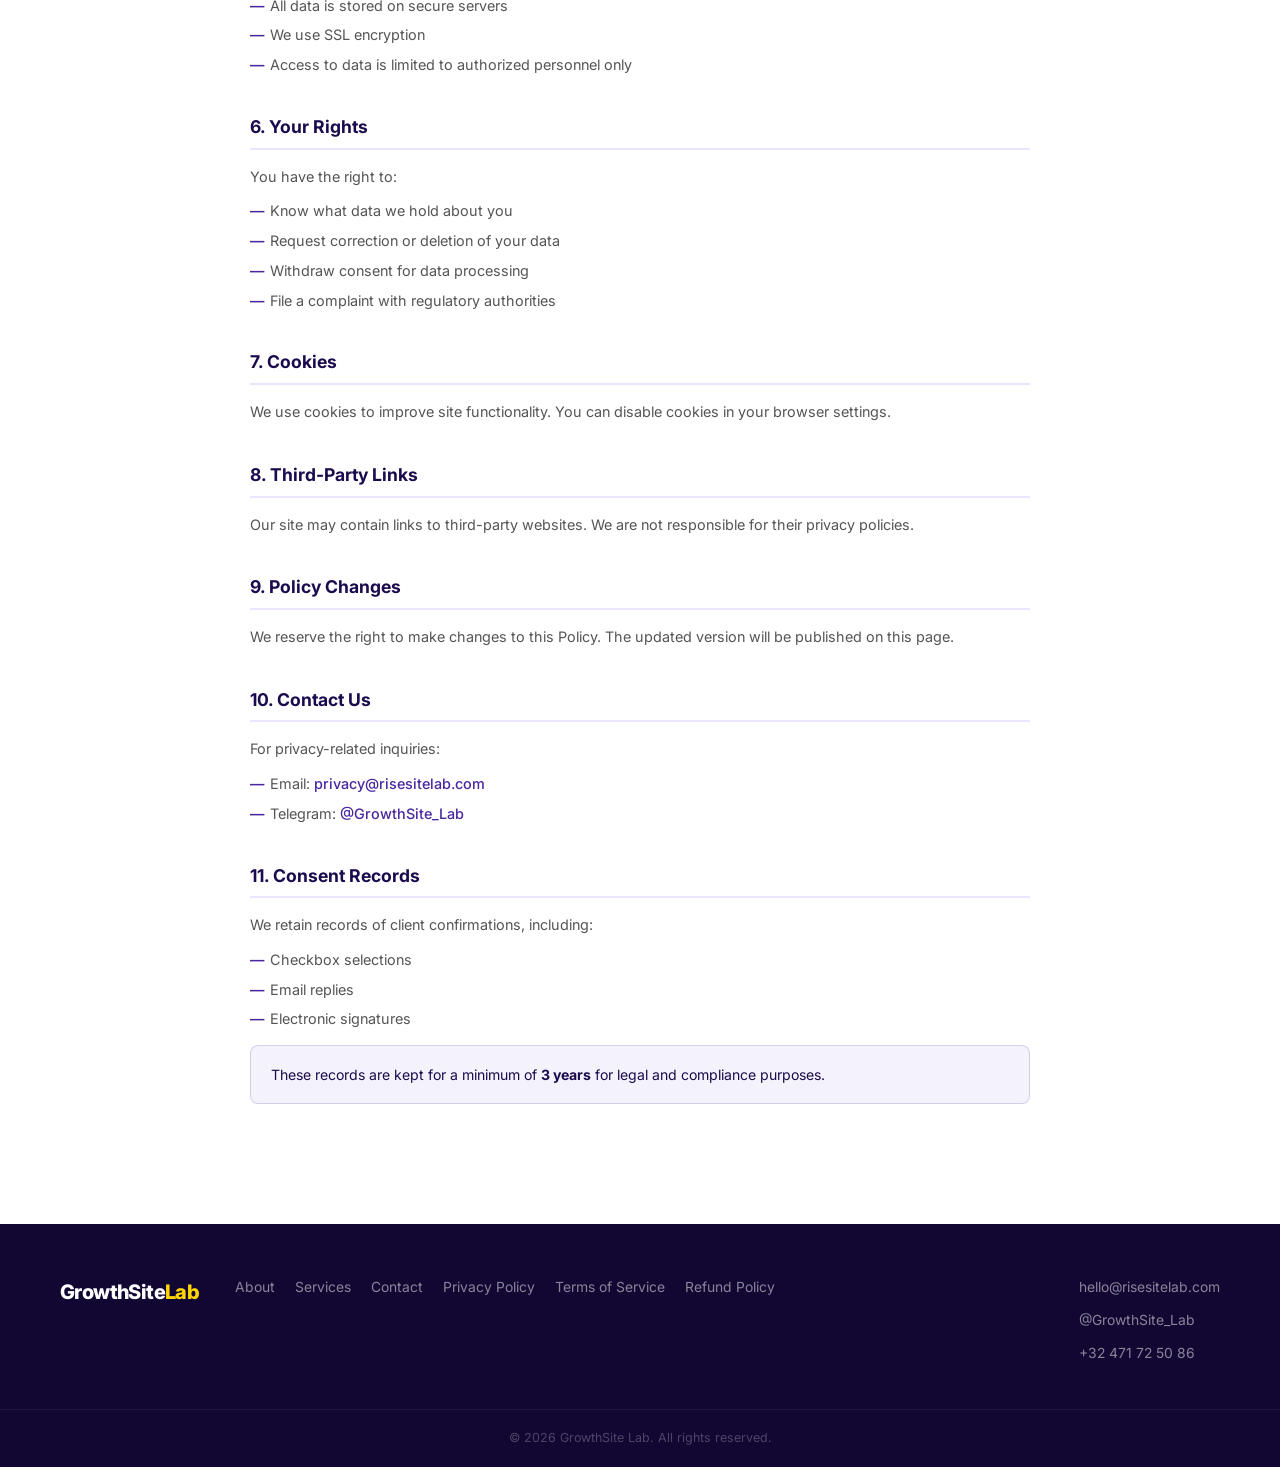
==== commit 261ee8eb: "Remove 'Powered by LeadForge AI' from footer" ====
--- a/privacy.html
+++ b/privacy.html
@@ -173,7 +173,7 @@
     </div>
     <div class="footer__bottom">
       <div class="container">
-        <p>© 2026 GrowthSite Lab. All rights reserved. Powered by LeadForge AI.</p>
+        <p>© 2026 GrowthSite Lab. All rights reserved.</p>
       </div>
     </div>
   </footer>
